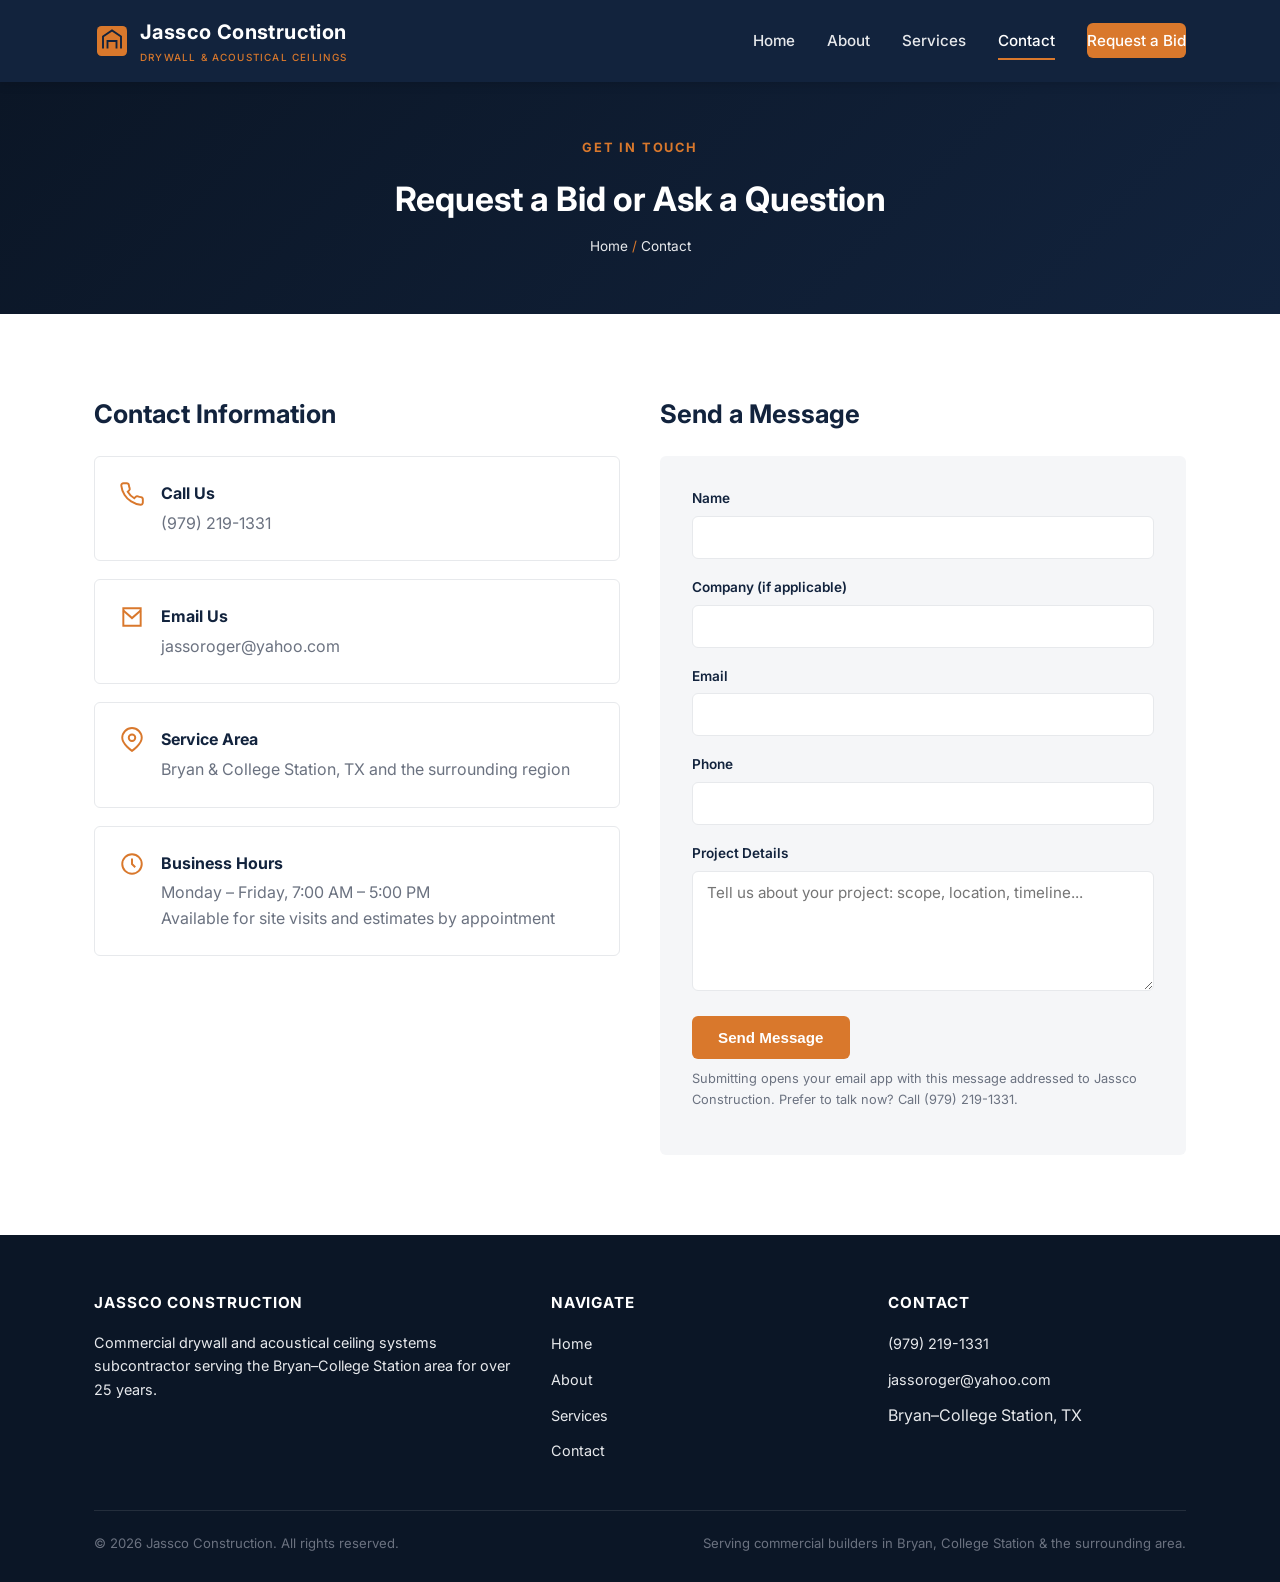
==== contact.html @ 226c8478 "version 1 website" ====
<!DOCTYPE html>
<html lang="en">
<head>
<meta charset="UTF-8">
<meta name="viewport" content="width=device-width, initial-scale=1.0">
<title>Contact | Jassco Construction</title>
<meta name="description" content="Contact Jassco Construction for a commercial drywall or acoustical ceiling bid in the Bryan-College Station area. Call (979) 219-1331 or email jassoroger@yahoo.com.">
<link rel="preconnect" href="https://fonts.googleapis.com">
<link href="https://fonts.googleapis.com/css2?family=Inter:wght@400;500;600;700;800&display=swap" rel="stylesheet">
<link rel="stylesheet" href="style.css">
</head>
<body>

<header class="site-header">
  <nav class="nav">
    <a href="index.html" class="brand">
      <svg class="brand-mark" viewBox="0 0 48 48" fill="none" xmlns="http://www.w3.org/2000/svg">
        <rect x="4" y="4" width="40" height="40" rx="6" fill="#d9782c"/>
        <path d="M12 34V18l12-8 12 8v16" stroke="#12233d" stroke-width="2.5" fill="none"/>
        <path d="M18 34V24h12v10" stroke="#12233d" stroke-width="2.5" fill="none"/>
      </svg>
      <span>Jassco Construction<span class="brand-sub">Drywall &amp; Acoustical Ceilings</span></span>
    </a>
    <button class="nav-toggle" aria-label="Toggle navigation">&#9776;</button>
    <ul class="nav-links">
      <li><a href="index.html">Home</a></li>
      <li><a href="about.html">About</a></li>
      <li><a href="services.html">Services</a></li>
      <li><a href="contact.html" class="active">Contact</a></li>
      <li><a href="contact.html" class="nav-cta">Request a Bid</a></li>
    </ul>
  </nav>
</header>

<div class="page-header">
  <div class="container">
    <div class="eyebrow">Get In Touch</div>
    <h1>Request a Bid or Ask a Question</h1>
    <div class="breadcrumb">Home <span>/</span> Contact</div>
  </div>
</div>

<section>
  <div class="container contact-grid">
    <div>
      <h2 style="color:var(--navy); font-size:1.6rem; margin-top:0;">Contact Information</h2>
      <div class="contact-card">
        <svg viewBox="0 0 24 24" fill="none" stroke="currentColor" stroke-width="1.8"><path d="M22 16.92v3a2 2 0 01-2.18 2 19.79 19.79 0 01-8.63-3.07 19.5 19.5 0 01-6-6 19.79 19.79 0 01-3.07-8.67A2 2 0 014.11 2h3a2 2 0 012 1.72c.13.96.36 1.9.7 2.81a2 2 0 01-.45 2.11L8.09 9.91a16 16 0 006 6l1.27-1.27a2 2 0 012.11-.45c.91.34 1.85.57 2.81.7A2 2 0 0122 16.92z"/></svg>
        <div>
          <h4>Call Us</h4>
          <a href="tel:19792191331">(979) 219-1331</a>
        </div>
      </div>
      <div class="contact-card">
        <svg viewBox="0 0 24 24" fill="none" stroke="currentColor" stroke-width="1.8"><path d="M4 4h16v16H4z"/><path d="M4 6l8 7 8-7"/></svg>
        <div>
          <h4>Email Us</h4>
          <a href="mailto:jassoroger@yahoo.com">jassoroger@yahoo.com</a>
        </div>
      </div>
      <div class="contact-card">
        <svg viewBox="0 0 24 24" fill="none" stroke="currentColor" stroke-width="1.8"><path d="M21 10c0 6-9 12-9 12s-9-6-9-12a9 9 0 0118 0z"/><circle cx="12" cy="10" r="3"/></svg>
        <div>
          <h4>Service Area</h4>
          <p>Bryan &amp; College Station, TX and the surrounding region</p>
        </div>
      </div>
      <div class="contact-card">
        <svg viewBox="0 0 24 24" fill="none" stroke="currentColor" stroke-width="1.8"><circle cx="12" cy="12" r="9"/><path d="M12 7v5l3 3"/></svg>
        <div>
          <h4>Business Hours</h4>
          <p>Monday &ndash; Friday, 7:00 AM &ndash; 5:00 PM<br>Available for site visits and estimates by appointment</p>
        </div>
      </div>
    </div>

    <div>
      <h2 style="color:var(--navy); font-size:1.6rem; margin-top:0;">Send a Message</h2>
      <form action="mailto:jassoroger@yahoo.com" method="post" enctype="text/plain">
        <div class="form-row">
          <label for="name">Name</label>
          <input type="text" id="name" name="Name" required>
        </div>
        <div class="form-row">
          <label for="company">Company (if applicable)</label>
          <input type="text" id="company" name="Company">
        </div>
        <div class="form-row">
          <label for="email">Email</label>
          <input type="email" id="email" name="Email" required>
        </div>
        <div class="form-row">
          <label for="phone">Phone</label>
          <input type="tel" id="phone" name="Phone">
        </div>
        <div class="form-row">
          <label for="message">Project Details</label>
          <textarea id="message" name="Message" placeholder="Tell us about your project: scope, location, timeline..." required></textarea>
        </div>
        <button type="submit" class="btn btn-primary" style="border:none; cursor:pointer;">Send Message</button>
        <p class="form-note">Submitting opens your email app with this message addressed to Jassco Construction. Prefer to talk now? Call (979) 219-1331.</p>
      </form>
    </div>
  </div>
</section>

<footer class="site-footer">
  <div class="container">
    <div class="footer-grid">
      <div>
        <h4>Jassco Construction</h4>
        <p>Commercial drywall and acoustical ceiling systems subcontractor serving the Bryan&ndash;College Station area for over 25 years.</p>
      </div>
      <div>
        <h4>Navigate</h4>
        <ul>
          <li><a href="index.html">Home</a></li>
          <li><a href="about.html">About</a></li>
          <li><a href="services.html">Services</a></li>
          <li><a href="contact.html">Contact</a></li>
        </ul>
      </div>
      <div>
        <h4>Contact</h4>
        <ul>
          <li><a href="tel:19792191331">(979) 219-1331</a></li>
          <li><a href="mailto:jassoroger@yahoo.com">jassoroger@yahoo.com</a></li>
          <li>Bryan&ndash;College Station, TX</li>
        </ul>
      </div>
    </div>
    <div class="footer-bottom">
      <span>&copy; <span id="year"></span> Jassco Construction. All rights reserved.</span>
      <span>Serving commercial builders in Bryan, College Station &amp; the surrounding area.</span>
    </div>
  </div>
</footer>

<script src="nav.js"></script>
<script>document.getElementById('year').textContent = new Date().getFullYear();</script>
</body>
</html>
---- style.css ----
/* Jassco Construction — shared stylesheet */

:root {
  --navy: #12233d;
  --navy-dark: #0b1626;
  --steel: #35506f;
  --orange: #d9782c;
  --orange-dark: #b8631f;
  --gray-100: #f5f6f8;
  --gray-200: #e7e9ec;
  --gray-500: #6b7280;
  --white: #ffffff;
  --radius: 6px;
  --max-width: 1140px;
}

* {
  box-sizing: border-box;
}

html {
  scroll-behavior: smooth;
}

body {
  margin: 0;
  font-family: 'Inter', -apple-system, BlinkMacSystemFont, 'Segoe UI', Roboto, Helvetica, Arial, sans-serif;
  color: #1f2937;
  line-height: 1.6;
  background: var(--white);
}

img, svg {
  max-width: 100%;
  display: block;
}

a {
  color: inherit;
  text-decoration: none;
}

.container {
  max-width: var(--max-width);
  margin: 0 auto;
  padding: 0 24px;
}

/* ---------- Header / Nav ---------- */
.site-header {
  background: var(--navy);
  position: sticky;
  top: 0;
  z-index: 100;
  box-shadow: 0 2px 10px rgba(0,0,0,0.15);
}

.nav {
  display: flex;
  align-items: center;
  justify-content: space-between;
  padding: 16px 24px;
  max-width: var(--max-width);
  margin: 0 auto;
}

.brand {
  display: flex;
  align-items: center;
  gap: 10px;
  color: var(--white);
  font-weight: 700;
  font-size: 1.25rem;
  letter-spacing: 0.02em;
}

.brand-mark {
  width: 36px;
  height: 36px;
  flex-shrink: 0;
}

.brand-sub {
  display: block;
  font-size: 0.62rem;
  font-weight: 500;
  letter-spacing: 0.12em;
  text-transform: uppercase;
  color: var(--orange);
  margin-top: 2px;
}

.nav-links {
  display: flex;
  gap: 32px;
  list-style: none;
  margin: 0;
  padding: 0;
}

.nav-links a {
  color: var(--gray-200);
  font-weight: 500;
  font-size: 0.95rem;
  padding: 8px 0;
  border-bottom: 2px solid transparent;
  transition: color 0.15s, border-color 0.15s;
}

.nav-links a:hover,
.nav-links a.active {
  color: var(--white);
  border-bottom-color: var(--orange);
}

.nav-cta {
  background: var(--orange);
  color: var(--white) !important;
  padding: 10px 18px;
  border-radius: var(--radius);
  font-weight: 600;
  font-size: 0.9rem;
  border-bottom: none !important;
}

.nav-cta:hover {
  background: var(--orange-dark);
}

.nav-toggle {
  display: none;
  background: none;
  border: none;
  color: var(--white);
  font-size: 1.5rem;
  cursor: pointer;
}

/* ---------- Hero ---------- */
.hero {
  background: linear-gradient(135deg, var(--navy-dark), var(--navy) 60%, var(--steel));
  color: var(--white);
  padding: 96px 0 80px;
}

.hero-inner {
  display: grid;
  grid-template-columns: 1.1fr 0.9fr;
  gap: 48px;
  align-items: center;
}

.eyebrow {
  color: var(--orange);
  font-weight: 700;
  letter-spacing: 0.14em;
  text-transform: uppercase;
  font-size: 0.8rem;
  margin-bottom: 14px;
}

.hero h1 {
  font-size: 2.6rem;
  line-height: 1.15;
  margin: 0 0 18px;
}

.hero p.lead {
  font-size: 1.1rem;
  color: var(--gray-200);
  max-width: 46ch;
  margin-bottom: 30px;
}

.btn-row {
  display: flex;
  gap: 14px;
  flex-wrap: wrap;
}

.btn {
  display: inline-block;
  padding: 13px 26px;
  border-radius: var(--radius);
  font-weight: 600;
  font-size: 0.95rem;
  transition: transform 0.15s, background 0.15s, box-shadow 0.15s;
}

.btn-primary {
  background: var(--orange);
  color: var(--white);
}

.btn-primary:hover {
  background: var(--orange-dark);
  transform: translateY(-1px);
}

.btn-outline {
  border: 1.5px solid rgba(255,255,255,0.5);
  color: var(--white);
}

.btn-outline:hover {
  background: rgba(255,255,255,0.1);
  border-color: var(--white);
}

.hero-stats {
  display: grid;
  grid-template-columns: repeat(3, 1fr);
  gap: 16px;
  margin-top: 44px;
  padding-top: 32px;
  border-top: 1px solid rgba(255,255,255,0.15);
}

.stat-num {
  font-size: 1.9rem;
  font-weight: 800;
  color: var(--orange);
}

.stat-label {
  font-size: 0.8rem;
  color: var(--gray-200);
  text-transform: uppercase;
  letter-spacing: 0.05em;
}

/* Placeholder visual block (used in lieu of photography) */
.visual-block {
  background: rgba(255,255,255,0.06);
  border: 1px solid rgba(255,255,255,0.18);
  border-radius: 10px;
  aspect-ratio: 4 / 3;
  display: flex;
  align-items: center;
  justify-content: center;
  padding: 24px;
}

.visual-block svg {
  width: 64%;
  opacity: 0.85;
}

/* ---------- Section basics ---------- */
section {
  padding: 80px 0;
}

.section-alt {
  background: var(--gray-100);
}

.section-head {
  text-align: center;
  max-width: 640px;
  margin: 0 auto 48px;
}

.section-head h2 {
  font-size: 2rem;
  margin: 10px 0 12px;
  color: var(--navy);
}

.section-head p {
  color: var(--gray-500);
}

/* ---------- Cards / grids ---------- */
.grid-3 {
  display: grid;
  grid-template-columns: repeat(3, 1fr);
  gap: 28px;
}

.grid-2 {
  display: grid;
  grid-template-columns: repeat(2, 1fr);
  gap: 28px;
}

.card {
  background: var(--white);
  border: 1px solid var(--gray-200);
  border-radius: var(--radius);
  padding: 30px;
  transition: box-shadow 0.2s, transform 0.2s;
}

.card:hover {
  box-shadow: 0 12px 24px rgba(18,35,61,0.08);
  transform: translateY(-3px);
}

.card-icon {
  width: 48px;
  height: 48px;
  margin-bottom: 18px;
  color: var(--orange);
}

.card h3 {
  color: var(--navy);
  margin: 0 0 10px;
  font-size: 1.15rem;
}

.card p {
  color: var(--gray-500);
  font-size: 0.95rem;
  margin: 0;
}

/* ---------- Why us / list rows ---------- */
.check-list {
  list-style: none;
  margin: 0;
  padding: 0;
}

.check-list li {
  display: flex;
  align-items: flex-start;
  gap: 14px;
  padding: 14px 0;
  border-bottom: 1px solid var(--gray-200);
}

.check-list li:last-child {
  border-bottom: none;
}

.check-icon {
  width: 22px;
  height: 22px;
  flex-shrink: 0;
  color: var(--orange);
  margin-top: 2px;
}

.check-list strong {
  color: var(--navy);
  display: block;
  margin-bottom: 2px;
}

/* ---------- CTA banner ---------- */
.cta-banner {
  background: var(--navy);
  color: var(--white);
  text-align: center;
  padding: 64px 0;
}

.cta-banner h2 {
  font-size: 1.8rem;
  margin: 0 0 12px;
}

.cta-banner p {
  color: var(--gray-200);
  margin-bottom: 28px;
}

/* ---------- Footer ---------- */
.site-footer {
  background: var(--navy-dark);
  color: var(--gray-200);
  padding: 56px 0 28px;
}

.footer-grid {
  display: grid;
  grid-template-columns: 1.4fr 1fr 1fr;
  gap: 40px;
  margin-bottom: 36px;
}

.footer-grid h4 {
  color: var(--white);
  font-size: 0.95rem;
  margin: 0 0 16px;
  text-transform: uppercase;
  letter-spacing: 0.06em;
}

.footer-grid p, .footer-grid a {
  color: var(--gray-200);
  font-size: 0.9rem;
}

.footer-grid ul {
  list-style: none;
  margin: 0;
  padding: 0;
}

.footer-grid li {
  margin-bottom: 10px;
}

.footer-grid a:hover {
  color: var(--orange);
}

.footer-bottom {
  border-top: 1px solid rgba(255,255,255,0.1);
  padding-top: 22px;
  font-size: 0.82rem;
  color: var(--gray-500);
  display: flex;
  justify-content: space-between;
  flex-wrap: wrap;
  gap: 8px;
}

/* ---------- Page header (interior pages) ---------- */
.page-header {
  background: linear-gradient(135deg, var(--navy-dark), var(--navy));
  color: var(--white);
  padding: 56px 0;
  text-align: center;
}

.page-header .eyebrow {
  text-align: center;
}

.page-header h1 {
  font-size: 2.1rem;
  margin: 0;
}

.breadcrumb {
  color: var(--gray-200);
  font-size: 0.85rem;
  margin-top: 10px;
}

.breadcrumb span {
  color: var(--orange);
}

/* ---------- Contact page ---------- */
.contact-grid {
  display: grid;
  grid-template-columns: 1fr 1fr;
  gap: 40px;
}

.contact-card {
  background: var(--white);
  border: 1px solid var(--gray-200);
  border-radius: var(--radius);
  padding: 24px;
  display: flex;
  gap: 16px;
  margin-bottom: 18px;
}

.contact-card svg {
  width: 26px;
  height: 26px;
  color: var(--orange);
  flex-shrink: 0;
}

.contact-card h4 {
  margin: 0 0 4px;
  color: var(--navy);
}

.contact-card p, .contact-card a {
  margin: 0;
  color: var(--gray-500);
}

form {
  background: var(--gray-100);
  border-radius: var(--radius);
  padding: 32px;
}

.form-row {
  margin-bottom: 18px;
}

.form-row label {
  display: block;
  font-size: 0.85rem;
  font-weight: 600;
  color: var(--navy);
  margin-bottom: 6px;
}

.form-row input,
.form-row textarea {
  width: 100%;
  padding: 11px 14px;
  border: 1px solid var(--gray-200);
  border-radius: var(--radius);
  font-family: inherit;
  font-size: 0.95rem;
  background: var(--white);
}

.form-row textarea {
  resize: vertical;
  min-height: 120px;
}

.form-note {
  font-size: 0.8rem;
  color: var(--gray-500);
  margin-top: 10px;
}

/* ---------- About page ---------- */
.timeline {
  border-left: 2px solid var(--gray-200);
  padding-left: 28px;
  margin-left: 6px;
}

.timeline-item {
  position: relative;
  padding-bottom: 32px;
}

.timeline-item::before {
  content: '';
  position: absolute;
  left: -34px;
  top: 4px;
  width: 12px;
  height: 12px;
  border-radius: 50%;
  background: var(--orange);
  border: 3px solid var(--white);
  box-shadow: 0 0 0 2px var(--orange);
}

.timeline-item h4 {
  color: var(--navy);
  margin: 0 0 6px;
}

.timeline-item p {
  color: var(--gray-500);
  margin: 0;
}

/* ---------- Responsive ---------- */
@media (max-width: 860px) {
  .hero-inner,
  .contact-grid,
  .footer-grid {
    grid-template-columns: 1fr;
  }

  .grid-3 {
    grid-template-columns: repeat(2, 1fr);
  }

  .nav-links {
    position: fixed;
    top: 68px;
    left: 0;
    right: 0;
    background: var(--navy);
    flex-direction: column;
    gap: 0;
    padding: 8px 24px 20px;
    display: none;
  }

  .nav-links.open {
    display: flex;
  }

  .nav-links a {
    padding: 12px 0;
    border-bottom: 1px solid rgba(255,255,255,0.08);
  }

  .nav-toggle {
    display: block;
  }

  .hero-stats {
    grid-template-columns: 1fr;
  }
}

@media (max-width: 600px) {
  .grid-3, .grid-2 {
    grid-template-columns: 1fr;
  }

  .hero h1 {
    font-size: 2rem;
  }

  .footer-bottom {
    flex-direction: column;
  }
}
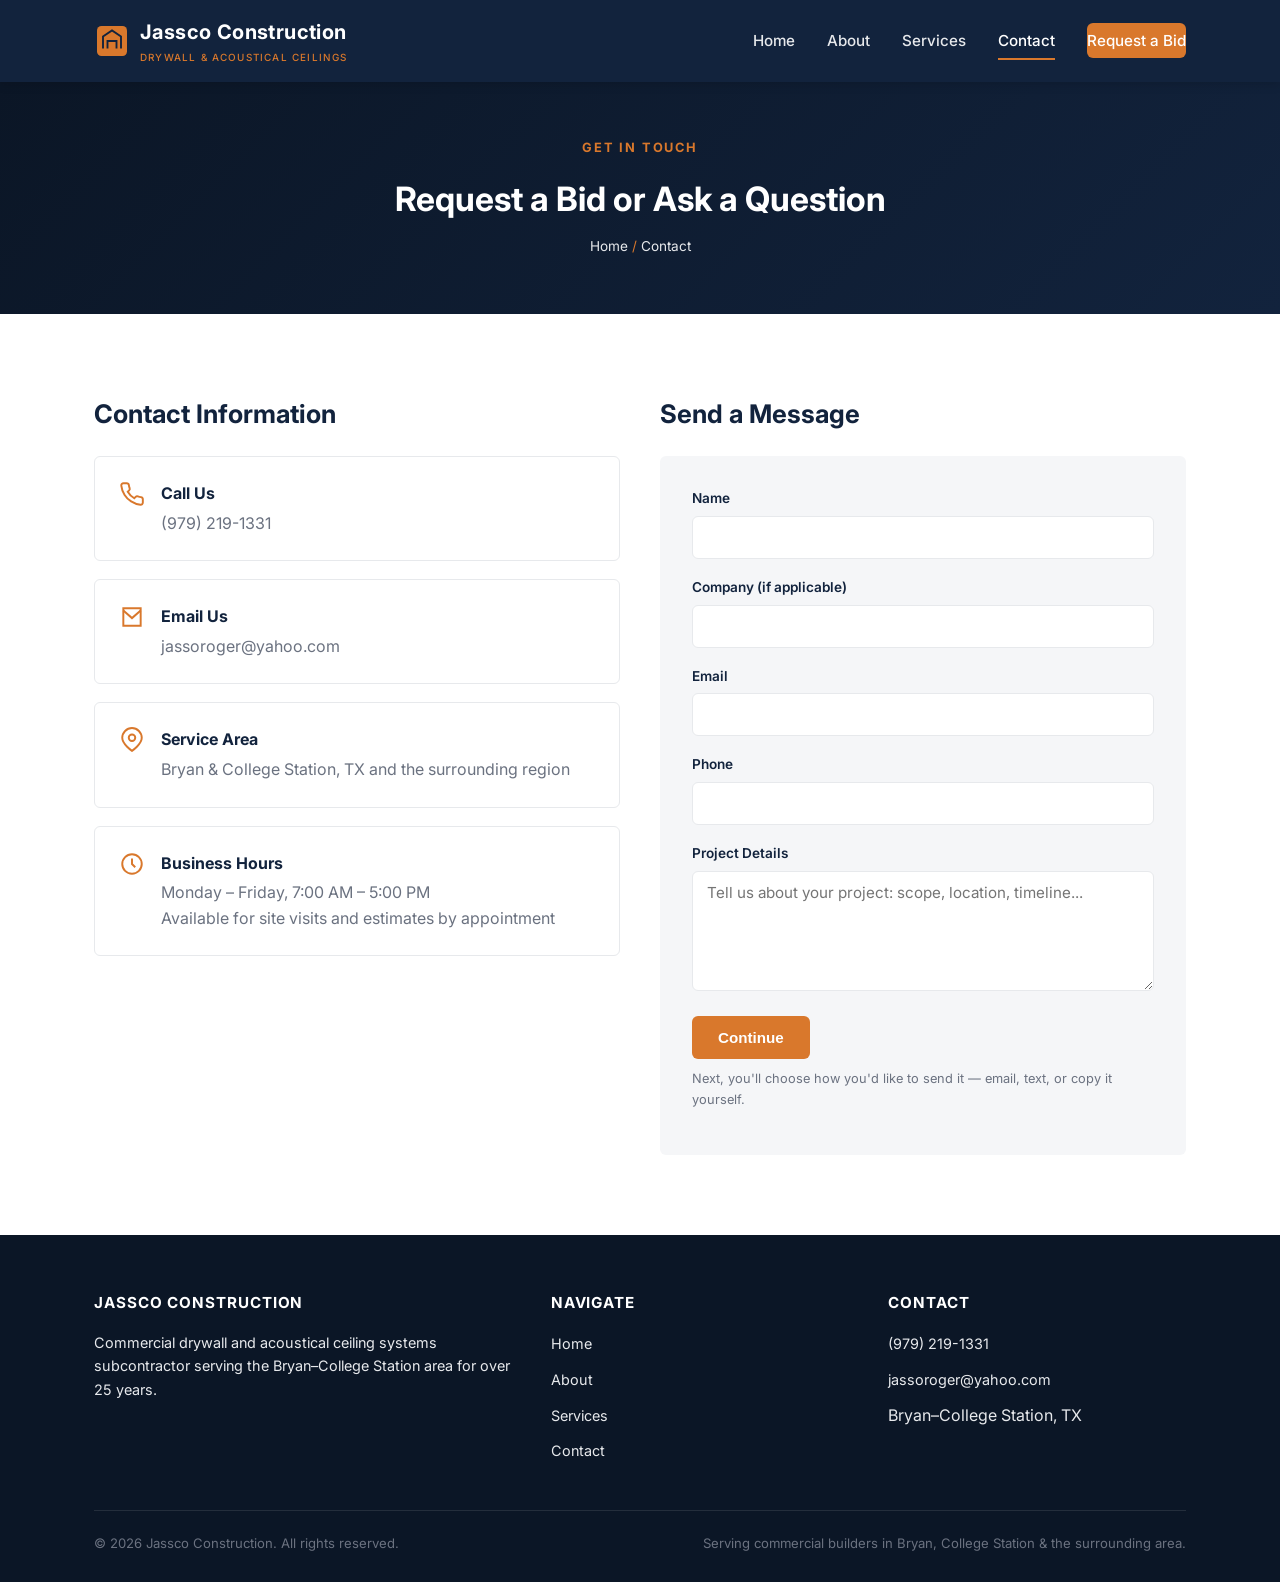
==== commit 4c884bee: "change message to all forms of contact added email, phone call, text message" ====
--- a/contact.html
+++ b/contact.html
@@ -76,7 +76,7 @@
 
     <div>
       <h2 style="color:var(--navy); font-size:1.6rem; margin-top:0;">Send a Message</h2>
-      <form action="mailto:jassoroger@yahoo.com" method="post" enctype="text/plain">
+      <form id="contact-form">
         <div class="form-row">
           <label for="name">Name</label>
           <input type="text" id="name" name="Name" required>
@@ -97,9 +97,21 @@
           <label for="message">Project Details</label>
           <textarea id="message" name="Message" placeholder="Tell us about your project: scope, location, timeline..." required></textarea>
         </div>
-        <button type="submit" class="btn btn-primary" style="border:none; cursor:pointer;">Send Message</button>
-        <p class="form-note">Submitting opens your email app with this message addressed to Jassco Construction. Prefer to talk now? Call (979) 219-1331.</p>
+        <button type="submit" class="btn btn-primary" style="border:none; cursor:pointer;">Continue</button>
+        <p class="form-note">Next, you'll choose how you'd like to send it &mdash; email, text, or copy it yourself.</p>
       </form>
+
+      <div id="send-options" class="send-options" hidden>
+        <h3 style="color:var(--navy); font-size:1.1rem; margin:0 0 6px;">How would you like to send this?</h3>
+        <p class="form-note" style="margin-top:0;">Pick whichever works on your device.</p>
+        <div class="send-options-buttons">
+          <a id="option-email" class="btn btn-primary" href="#">Email</a>
+          <a id="option-text" class="btn btn-outline-navy" href="#">Text Message</a>
+          <button id="option-copy" type="button" class="btn btn-outline-navy">Copy Message</button>
+          <a id="option-call" class="btn btn-outline-navy" href="tel:19792191331">Call Instead</a>
+        </div>
+        <p id="copy-confirm" class="copy-confirm">Message copied! Paste it into an email, text, or contact form to send it.</p>
+      </div>
     </div>
   </div>
 </section>
@@ -138,5 +150,77 @@
 
 <script src="nav.js"></script>
 <script>document.getElementById('year').textContent = new Date().getFullYear();</script>
+<script>
+document.getElementById('contact-form').addEventListener('submit', function (e) {
+  e.preventDefault();
+
+  var form = e.target;
+  if (!form.checkValidity()) {
+    form.reportValidity();
+    return;
+  }
+
+  var name = document.getElementById('name').value.trim();
+  var company = document.getElementById('company').value.trim();
+  var email = document.getElementById('email').value.trim();
+  var phone = document.getElementById('phone').value.trim();
+  var message = document.getElementById('message').value.trim();
+
+  var subject = 'Website inquiry from ' + name;
+  var bodyLines = [
+    'Name: ' + name,
+    company ? 'Company: ' + company : null,
+    'Email: ' + email,
+    phone ? 'Phone: ' + phone : null,
+    '',
+    message
+  ].filter(function (line) { return line !== null; });
+  var plainText = bodyLines.join('\n');
+
+  // Email option
+  var mailtoUrl = 'mailto:jassoroger@yahoo.com'
+    + '?subject=' + encodeURIComponent(subject)
+    + '&body=' + encodeURIComponent(plainText);
+  document.getElementById('option-email').href = mailtoUrl;
+
+  // Text message option (best-effort; body prefill support varies by device/carrier)
+  var smsUrl = 'sms:19792191331?&body=' + encodeURIComponent(subject + ' - ' + plainText);
+  document.getElementById('option-text').href = smsUrl;
+
+  // Copy option
+  var copyBtn = document.getElementById('option-copy');
+  var copyConfirm = document.getElementById('copy-confirm');
+  copyBtn.onclick = function () {
+    var fullText = subject + '\n\n' + plainText;
+    function showConfirm() {
+      copyConfirm.classList.add('visible');
+      setTimeout(function () { copyConfirm.classList.remove('visible'); }, 6000);
+    }
+    if (navigator.clipboard && navigator.clipboard.writeText) {
+      navigator.clipboard.writeText(fullText).then(showConfirm).catch(function () {
+        fallbackCopy(fullText, showConfirm);
+      });
+    } else {
+      fallbackCopy(fullText, showConfirm);
+    }
+  };
+
+  function fallbackCopy(text, onDone) {
+    var tempArea = document.createElement('textarea');
+    tempArea.value = text;
+    tempArea.style.position = 'fixed';
+    tempArea.style.opacity = '0';
+    document.body.appendChild(tempArea);
+    tempArea.focus();
+    tempArea.select();
+    try { document.execCommand('copy'); onDone(); } catch (err) { /* no-op */ }
+    document.body.removeChild(tempArea);
+  }
+
+  var optionsPanel = document.getElementById('send-options');
+  optionsPanel.hidden = false;
+  optionsPanel.scrollIntoView({ behavior: 'smooth', block: 'start' });
+});
+</script>
 </body>
 </html>
--- a/style.css
+++ b/style.css
@@ -520,6 +520,51 @@
   margin-top: 10px;
 }
 
+/* ---------- Send-options panel (contact page) ---------- */
+.send-options {
+  margin-top: 24px;
+  padding: 24px;
+  background: var(--white);
+  border: 1px solid var(--gray-200);
+  border-radius: var(--radius);
+}
+
+.send-options[hidden] {
+  display: none;
+}
+
+.send-options-buttons {
+  display: flex;
+  flex-wrap: wrap;
+  gap: 12px;
+  margin: 16px 0 4px;
+}
+
+.btn-outline-navy {
+  border: 1.5px solid var(--navy);
+  color: var(--navy);
+  background: transparent;
+  cursor: pointer;
+  font-family: inherit;
+}
+
+.btn-outline-navy:hover {
+  background: var(--navy);
+  color: var(--white);
+}
+
+.copy-confirm {
+  font-size: 0.85rem;
+  font-weight: 600;
+  color: var(--orange-dark);
+  margin-top: 10px;
+  display: none;
+}
+
+.copy-confirm.visible {
+  display: block;
+}
+
 /* ---------- About page ---------- */
 .timeline {
   border-left: 2px solid var(--gray-200);
